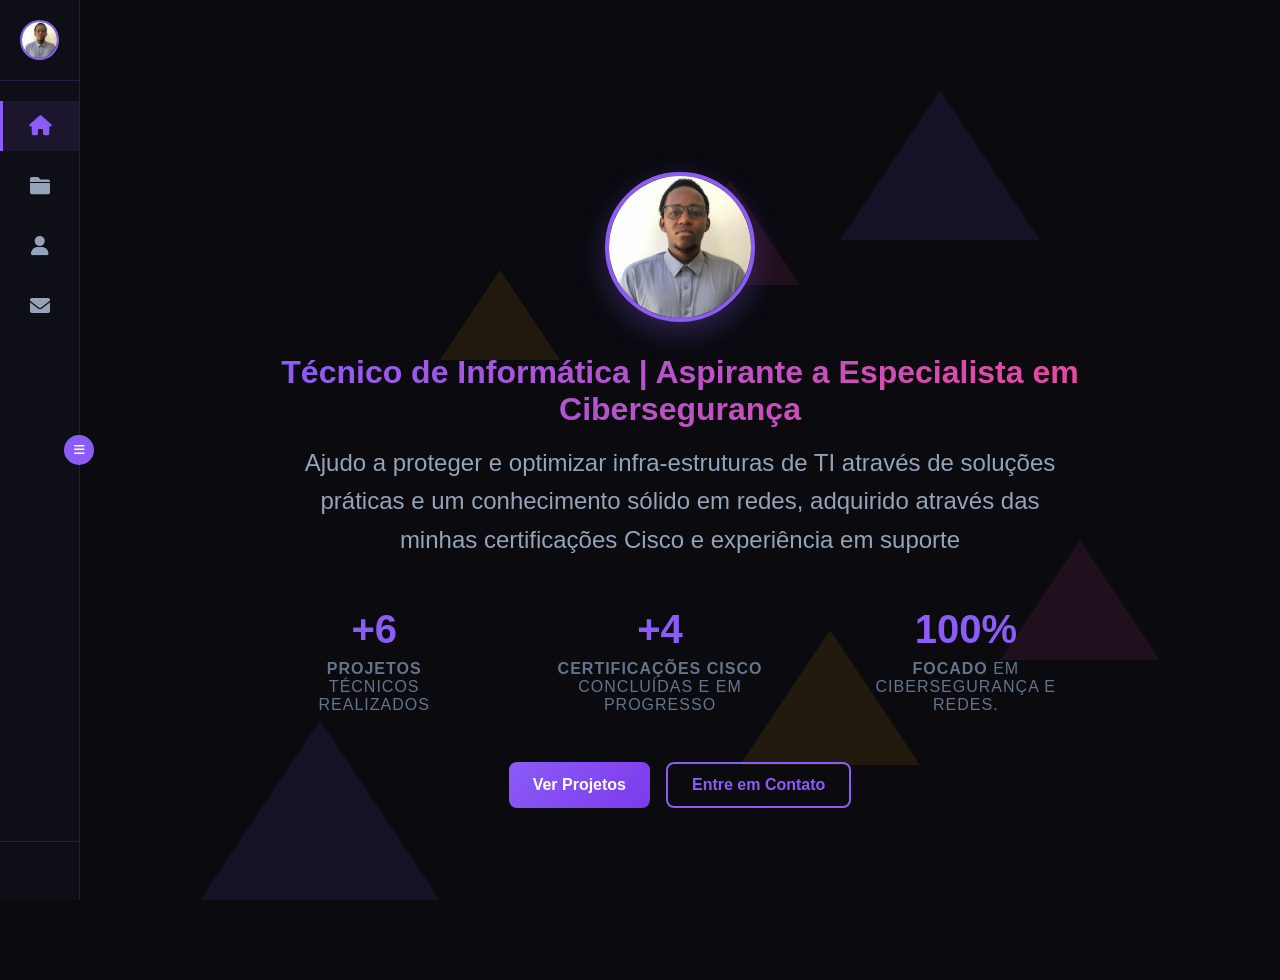
==== html/index.html @ fac69385 "Portifólio com os projectos iniciniciais carregados e alterados. Adicionei os projectos que eu tinha" ====
<!DOCTYPE html>
<html lang="pt-BR">

<head>
    <meta charset="UTF-8">
    <meta name="viewport" content="width=device-width, initial-scale=1.0">
    <title>Meu Portfólio</title>
    <link rel="icon" type="image/x-icon" href="../img/favicon.ico">
    <link rel="icon" type="image/png" sizes="32x32" href="../img/favicon-32x32.png">
    <link rel="icon" type="image/png" sizes="16x16" href="../img/favicon-16x16.png">
    <link rel="apple-touch-icon" sizes="180x180" href="../img/apple-touch-icon.png">
    <link rel="stylesheet" href="../CSS/styles.css">
    <link href="https://cdnjs.cloudflare.com/ajax/libs/font-awesome/6.0.0/css/all.min.css" rel="stylesheet">
   
</head>

<body>
    <!-- Sidebar -->
    <nav class="sidebar" id="sidebar">
        <div class="sidebar-header">
            <div class="profile-avatar">
                <img src="../img/Zerdone Rocha.jpeg"
                    alt="Profile" class="avatar-img">
            </div>
            <button class="sidebar-toggle" id="sidebarToggle">
                <i class="fas fa-bars"></i>
            </button>
        </div>

        <ul class="nav-menu">
            <li class="nav-item">
                <a href="#" class="nav-link active" data-section="home">
                    <i class="fas fa-home"></i>
                    <span class="nav-text">HOME</span>
                </a>
            </li>
            <li class="nav-item">
                <a href="#" class="nav-link" data-section="projects">
                    <i class="fas fa-folder"></i>
                    <span class="nav-text">PROJETOS</span>
                </a>
            </li>
            <li class="nav-item">
                <a href="#" class="nav-link" data-section="about">
                    <i class="fas fa-user"></i>
                    <span class="nav-text">SOBRE</span>
                </a>
            </li>
            <li class="nav-item">
                <a href="#" class="nav-link" data-section="contact">
                    <i class="fas fa-envelope"></i>
                    <span class="nav-text">CONTATO</span>
                </a>
            </li>
        </ul>

        <div class="sidebar-footer">
            <span class="version">v1.0.0</span>
        </div>
    </nav>

    <!-- Main Content -->
    <main class="main-content">
        <!-- Geometric Background -->
        <div class="geometric-background">
            <div class="triangle triangle-1"></div>
            <div class="triangle triangle-2"></div>
            <div class="triangle triangle-3"></div>
            <div class="triangle triangle-4"></div>
            <div class="triangle triangle-5"></div>
            <div class="triangle triangle-6"></div>
        </div>

        <!-- Home Section -->
        <section id="home" class="section active">
            <div class="hero-section">
                <div class="hero-content">
                    <!-- Adicionando foto de perfil maior na seção home -->
                    <div class="hero-profile">
                        <img src="../img/Zerdone Rocha.jpeg"
                            alt="Meu Perfil" class="hero-avatar">
                    </div>
                    <h1 class="hero-title">Técnico de Informática | Aspirante a Especialista em Cibersegurança</h1>
                    <p class="hero-subtitle">Ajudo a proteger e optimizar infra-estruturas de TI através de soluções práticas e um conhecimento sólido em redes, adquirido através das minhas certificações Cisco e experiência em suporte
                    </p>

                    <div class="hero-stats">
                        <div class="stat">
                            <span class="stat-number">+6</span>
                            <span class="stat-label"><b>Projetos</b> <br>técnicos realizados</span>
                        </div>
                        <div class="stat">
                            <span class="stat-number">+4</span>
                            <span class="stat-label"><b>Certificações Cisco</b> <br>concluídas e em progresso</span>
                        </div>
                        <div class="stat">
                            <span class="stat-number">100%</span>
                            <span class="stat-label"><b>Focado</b> em <br>Cibersegurança e Redes.</span>
                        </div>
                    </div>

                    <div class="hero-actions">
                        <button class="btn btn-primary" onclick="navigateToSection('projects')">
                            Ver Projetos
                        </button>
                        <button class="btn btn-secondary" onclick="navigateToSection('contact')">
                            Entre em Contato
                        </button>
                    </div>
                </div>
            </div>
        </section>

        <!-- Projects Section -->
        <section id="projects" class="section">
            <div class="projects-layout">
                <div class="projects-content">
                    <!-- Adicionando scroll próprio para a área de detalhes dos projetos -->
                    <div class="project-details-scroll" id="projectDetails">
                        <div class="empty-state">
                            <i class="fas fa-folder-open"></i>
                            <h3>Selecione um projeto</h3>
                            <p>Escolha um projeto da lista para ver os detalhes</p>
                        </div>
                    </div>
                </div>

                <div class="projects-sidebar">
                    <div class="projects-header">
                        <h3>Projetos</h3>
                        <!-- O botao de adicionar esta desabilitado pois o portifolio ainda não tem Database e não faz sentido qualquer um poder colocar um projecto no meu portifolio -->


                        
                        <!-- <button class="btn btn-small" id="addProjectBtn">
                            <i class="fas fa-plus"></i>
                            Adicionar
                        </button> -->
                    </div>
                    <!-- Adicionando scroll próprio para a lista de projetos -->
                    <div class="projects-list-scroll">
                        <div class="projects-list" id="projectsList">
                            <!-- Projects will be loaded here -->
                        </div>
                    </div>
                </div>
            </div>
        </section>

        <!-- About Section -->
        <section id="about" class="section">
            <div class="about-content">
                <h2>Sobre Mim</h2>
                <p>Sou um profissional de TI formado em Engenharia Informática e Telecomunicações, com uma paixão por transformar desafios técnicos em soluções eficientes. A minha jornada começou no suporte técnico hands-on, onde desenvolvi uma base sólida em troubleshooting e infraestrutura de rede, e agora estou a focar-me intensivamente na minha transição para a área de Cibersegurança.</p>

                <p>Para acelerar esta transição, investi na minha educação através do programa de certificações da Cisco, onde adquiri conhecimentos fundamentais e práticos em conceitos de rede (TCP/IP, LAN, WAN), cibersegurança e operações de segurança. Possuo experiência prática em ferramentas como Cisco Packet Tracer e estou sempre a ampliar os meus conhecimentos através de labs online como o TryHackMe.</p>

                <p>Estou a procurar a minha primeira oportunidade desafiadora numa função de Analista de SOC Júnior, Técnico de Redes ou numa posição de Suporte Especializado com foco em segurança, onde possa aplicar a minha paixão por resolver problemas e a minha sede de aprender para contribuir para a protecção de assets digitais.</p>

                <div class="skills-grid">
                    <div class="skill-card">
                        <i class="fab fa-js-square"></i>
                        <h4>JavaScript</h4>
                        <p>Desenvolvimento frontend</p>
                    </div>
                    <div class="skill-card">
                        <i class="fab fa-python"></i>
                        <h4>Python</h4>
                        <p>Scripting e automação</p>
                    </div>
                    <div class="skill-card">
                        <i class="fa-solid fa-network-wired"></i>
                        <h4>Redes</h4>
                        <p>Cisco Packet Tracer, TCP/IP, LAN/WAN, Troubleshooting</p>
                    </div>
                    <div class="skill-card">
                        <i class="fa-solid fa-laptop"></i>
                        <h4>Sistemas</h4>
                        <p>Windows, Linux</p>
                    </div>
                    <div class="skill-card">
                        <i class="fa-solid fa-shield"></i>
                        <h4>segurança</h4>
                        <p>Fundamentos de cibersegurança, inteligência de ameaças</p>
                    </div>
                    <div class="skill-card">
                        <i class="fa-solid fa-screwdriver-wrench"></i>
                        <h4>Ferramentas</h4>
                        <p>Wireshark, Git, GitHub, VS code, V0</p>
                    </div>
                </div>
            </div>
        </section>

        <!-- Contact Section -->
        <section id="contact" class="section">
            <div class="contact-content">
                <h2>Entre em Contato</h2>
                <p>Vamos trabalhar juntos no seu próximo projeto!</p>

                <div class="contact-info">
                    <div class="contact-item">
                        <i class="fas fa-envelope"></i>
                        <span><a href="mailto:zerdone2301@gmail.com">zerdone2301@gmail.com</a></span>
                    </div>
                    <div class="contact-item">
                        <i class="fab fa-linkedin"></i>
                        <span><a href="https://www.linkedin.com/in/zerdone-rocha-76b715332">Zerdone Rocha</a></span>
                    </div>
                    <div class="contact-item">
                        <i class="fab fa-github"></i>
                        <span><a href="https://github.com/HackMaster300">github.com/HackMaster300</a></span>
                    </div>
                </div>

                <form class="contact-form" id="contactForm">
                    <div class="form-group">
                        <input type="text"  id="ContactName" placeholder="Seu nome" required>
                    </div>
                    <div class="form-group">
                        <input type="email" id="ContactEmail" placeholder="Seu email" required>
                    </div>
                    <div class="form-group">
                        <textarea placeholder="Sua mensagem" rows="5" id="ContactMsg" required></textarea>
                    </div>
                    <button type="submit" id="ContactBtn" class="btn btn-primary">Enviar Mensagem</button>
                </form>
            </div>
        </section>
    </main>

    <!-- Add Project Modal -->
    <div class="modal" id="addProjectModal">
        <div class="modal-content">
            <div class="modal-header">
                <h3>Adicionar Novo Projeto</h3>
                <button class="modal-close" id="closeModal">&times;</button>
            </div>
            <form id="addProjectForm">
                <div class="form-group">
                    <label>Nome do Projeto</label>
                    <input type="text" id="projectName" required>
                </div>
                <div class="form-group">
                    <label>Descrição</label>
                    <textarea id="projectDescription" rows="3" required></textarea>
                </div>
                <div class="form-group">
                    <label>Motivação</label>
                    <textarea id="projectMotivation" rows="3" required></textarea>
                </div>
                <div class="form-group">
                    <label>Desafios</label>
                    <textarea id="projectChallenges" rows="3" required></textarea>
                </div>
                <div class="form-group">
                    <label>Resultados</label>
                    <textarea id="projectResults" rows="3" required></textarea>
                </div>
                <!-- Adicionando seleção de tecnologias com categorias -->
                <div class="form-group">
                    <label>Tecnologias</label>
                    <div class="tech-categories">
                        <div class="tech-category">
                            <h5>Frontend</h5>
                            <select id="frontendTech" multiple>
                                <option value="React">React</option>
                                <option value="Vue.js">Vue.js</option>
                                <option value="Angular">Angular</option>
                                <option value="HTML5">HTML5</option>
                                <option value="CSS3">CSS3</option>
                                <option value="JavaScript">JavaScript</option>
                                <option value="TypeScript">TypeScript</option>
                                <option value="Tailwind CSS">Tailwind CSS</option>
                                <option value="Bootstrap">Bootstrap</option>
                            </select>
                        </div>
                        <div class="tech-category">
                            <h5>Backend</h5>
                            <select id="backendTech" multiple>
                                <option value="Node.js">Node.js</option>
                                <option value="Express">Express</option>
                                <option value="Django">Django</option>
                                <option value="Flask">Flask</option>
                                <option value="FastAPI">FastAPI</option>
                                <option value="Spring Boot">Spring Boot</option>
                                <option value="Laravel">Laravel</option>
                                <option value="Ruby on Rails">Ruby on Rails</option>
                            </select>
                        </div>
                        <div class="tech-category">
                            <h5>Database</h5>
                            <select id="databaseTech" multiple>
                                <option value="MongoDB">MongoDB</option>
                                <option value="PostgreSQL">PostgreSQL</option>
                                <option value="MySQL">MySQL</option>
                                <option value="Redis">Redis</option>
                                <option value="SQLite">SQLite</option>
                                <option value="Firebase">Firebase</option>
                                <option value="Supabase">Supabase</option>
                            </select>
                        </div>
                        <div class="tech-category">
                            <h5>Cloud & DevOps</h5>
                            <select id="cloudTech" multiple>
                                <option value="AWS">AWS</option>
                                <option value="Azure">Azure</option>
                                <option value="Google Cloud">Google Cloud</option>
                                <option value="Vercel">Vercel</option>
                                <option value="Netlify">Netlify</option>
                                <option value="Docker">Docker</option>
                                <option value="Kubernetes">Kubernetes</option>
                            </select>
                        </div>
                        <div class="tech-category">
                            <h5>IA & Machine Learning</h5>
                            <select id="aiTech" multiple>
                                <option value="OpenAI">OpenAI</option>
                                <option value="TensorFlow">TensorFlow</option>
                                <option value="PyTorch">PyTorch</option>
                                <option value="Scikit-learn">Scikit-learn</option>
                                <option value="Hugging Face">Hugging Face</option>
                                <option value="LangChain">LangChain</option>
                                <option value="Anthropic">Anthropic</option>
                            </select>
                        </div>
                        <div class="tech-category">
                            <h5>Outras</h5>
                            <select id="otherTech" multiple>
                                <option value="Git">Git</option>
                                <option value="GitHub">GitHub</option>
                                <option value="Stripe">Stripe</option>
                                <option value="Socket.io">Socket.io</option>
                                <option value="GraphQL">GraphQL</option>
                                <option value="REST API">REST API</option>
                                <option value="Webpack">Webpack</option>
                                <option value="Vite">Vite</option>
                            </select>
                        </div>
                    </div>
                    <div class="selected-technologies" id="selectedTechnologies">
                        <h5>Tecnologias Selecionadas:</h5>
                        <div class="selected-tech-tags" id="selectedTechTags"></div>
                    </div>
                </div>
                <div class="modal-actions">
                    <button type="button" class="btn btn-secondary" id="cancelBtn">Cancelar</button>
                    <button type="submit" class="btn btn-primary">Adicionar Projeto</button>
                </div>
            </form>
        </div>
    </div>

    <script src="../Script/script.js"></script>
</body>

</html>
---- CSS/styles.css ----
/* Reset and Base Styles */
* {
  margin: 0;
  padding: 0;
  box-sizing: border-box;
}

body {
  font-family: "Segoe UI", Tahoma, Geneva, Verdana, sans-serif;
  background: #0a0a0f;
  color: #e2e8f0;
  overflow-x: hidden;
}

/* Sidebar Styles */
.sidebar {
  position: fixed;
  left: 0;
  top: 0;
  height: 100vh;
  width: 80px;
  background: rgba(15, 15, 25, 0.95);
  backdrop-filter: blur(10px);
  border-right: 1px solid rgba(139, 92, 246, 0.2);
  transition: width 0.3s ease;
  z-index: 1000;
  display: flex;
  flex-direction: column;
}

.sidebar.expanded {
  width: 250px;
}

.sidebar-header {
  padding: 20px;
  display: flex;
  align-items: center;
  justify-content: center;
  border-bottom: 1px solid rgba(139, 92, 246, 0.2);
}

.profile-avatar {
  width: 40px;
  height: 40px;
  border-radius: 50%;
  overflow: hidden;
  border: 2px solid #8b5cf6;
}

.avatar-img {
  width: 100%;
  height: 100%;
  object-fit: cover;
}

.sidebar-toggle {
  position: absolute;
  right: -15px;
  top: 50%;
  transform: translateY(-50%);
  width: 30px;
  height: 30px;
  background: #8b5cf6;
  border: none;
  border-radius: 50%;
  color: white;
  cursor: pointer;
  display: flex;
  align-items: center;
  justify-content: center;
  font-size: 12px;
  transition: all 0.3s ease;
}

.sidebar-toggle:hover {
  background: #7c3aed;
  transform: translateY(-50%) scale(1.1);
}

.nav-menu {
  flex: 1;
  list-style: none;
  padding: 20px 0;
}

.nav-item {
  margin-bottom: 10px;
}

.nav-link {
  display: flex;
  align-items: center;
  padding: 15px 20px;
  color: #94a3b8;
  text-decoration: none;
  transition: all 0.3s ease;
  position: relative;
}

.nav-link:hover,
.nav-link.active {
  color: #8b5cf6;
  background: rgba(139, 92, 246, 0.1);
}

.nav-link.active::before {
  content: "";
  position: absolute;
  left: 0;
  top: 0;
  bottom: 0;
  width: 3px;
  background: #8b5cf6;
}

.nav-link i {
  font-size: 20px;
  min-width: 40px;
  text-align: center;
}

.nav-text {
  font-size: 14px;
  font-weight: 500;
  opacity: 0;
  transform: translateX(-10px);
  transition: all 0.3s ease;
  white-space: nowrap;
}

.sidebar.expanded .nav-text {
  opacity: 1;
  transform: translateX(0);
}

.sidebar-footer {
  padding: 20px;
  text-align: center;
  border-top: 1px solid rgba(139, 92, 246, 0.2);
}

.version {
  font-size: 12px;
  color: #64748b;
  opacity: 0;
  transition: opacity 0.3s ease;
}

.sidebar.expanded .version {
  opacity: 1;
}

/* Main Content */
.main-content {
  margin-left: 80px;
  min-height: 100vh;
  position: relative;
}

/* Geometric Background */
.geometric-background {
  position: fixed;
  top: 0;
  left: 80px;
  right: 0;
  bottom: 0;
  z-index: -1;
  overflow: hidden;
}

.triangle {
  position: absolute;
  width: 0;
  height: 0;
  opacity: 0.1;
  animation: float 6s ease-in-out infinite;
}

.triangle-1 {
  border-left: 100px solid transparent;
  border-right: 100px solid transparent;
  border-bottom: 150px solid #8b5cf6;
  top: 10%;
  right: 20%;
  animation-delay: 0s;
}

.triangle-2 {
  border-left: 80px solid transparent;
  border-right: 80px solid transparent;
  border-bottom: 120px solid #ec4899;
  top: 60%;
  right: 10%;
  animation-delay: 2s;
}

.triangle-3 {
  border-left: 60px solid transparent;
  border-right: 60px solid transparent;
  border-bottom: 90px solid #f59e0b;
  top: 30%;
  right: 60%;
  animation-delay: 4s;
}

.triangle-4 {
  border-left: 120px solid transparent;
  border-right: 120px solid transparent;
  border-bottom: 180px solid #8b5cf6;
  top: 80%;
  right: 70%;
  animation-delay: 1s;
}

.triangle-5 {
  border-left: 70px solid transparent;
  border-right: 70px solid transparent;
  border-bottom: 105px solid #ec4899;
  top: 20%;
  right: 40%;
  animation-delay: 3s;
}

.triangle-6 {
  border-left: 90px solid transparent;
  border-right: 90px solid transparent;
  border-bottom: 135px solid #f59e0b;
  top: 70%;
  right: 30%;
  animation-delay: 5s;
}

@keyframes float {
  0%,
  100% {
    transform: translateY(0px) rotate(0deg);
  }
  50% {
    transform: translateY(-20px) rotate(5deg);
  }
}

/* Sections */
.section {
  display: none;
  min-height: 100vh;
  padding: 40px;
}

.section.active {
  display: block;
}

/* Hero Section */
.hero-section {
  display: flex;
  align-items: center;
  justify-content: center;
  min-height: 100vh;
  text-align: center;
}

.hero-content {
  max-width: 800px;
}

.hero-title {
  font-size: 2rem;
  font-weight: 700;
  margin-bottom: 1rem;
  background: linear-gradient(135deg, #8b5cf6, #ec4899);
  -webkit-background-clip: text;
  -webkit-text-fill-color: transparent;
  background-clip: text;
}

.hero-subtitle {
  font-size: 1.5rem;
  color: #94a3b8;
  margin-bottom: 3rem;
  line-height: 1.6;
}

.hero-stats {
  display: flex;
  justify-content: center;
  gap: 4rem;
  margin-bottom: 3rem;
}

.stat {
  text-align: center;
}

.stat-number {
  display: block;
  font-size: 2.5rem;
  font-weight: 700;
  color: #8b5cf6;
  margin-bottom: 0.5rem;
}

.stat-label {
  font-size: 1rem;
  color: #64748b;
  text-transform: uppercase;
  letter-spacing: 1px;
}

.hero-actions {
  display: flex;
  gap: 1rem;
  justify-content: center;
}

/* Adicionando estilos para foto de perfil maior na seção home */
.hero-profile {
  margin-bottom: 2rem;
  display: flex;
  justify-content: center;
}

.hero-avatar {
  width: 150px;
  height: 150px;
  border-radius: 50%;
  object-fit: cover;
  border: 4px solid #8b5cf6;
  box-shadow: 0 10px 30px rgba(139, 92, 246, 0.3);
  transition: transform 0.3s ease, box-shadow 0.3s ease;
}

.hero-avatar:hover {
  transform: scale(1.05);
  box-shadow: 0 15px 40px rgba(139, 92, 246, 0.4);
}

/* Buttons */
.btn {
  padding: 12px 24px;
  border: none;
  border-radius: 8px;
  font-size: 16px;
  font-weight: 600;
  cursor: pointer;
  transition: all 0.3s ease;
  text-decoration: none;
  display: inline-flex;
  align-items: center;
  gap: 8px;
}

.btn-primary {
  background: linear-gradient(135deg, #8b5cf6, #7c3aed);
  color: white;
}

.btn-primary:hover {
  transform: translateY(-2px);
  box-shadow: 0 10px 25px rgba(139, 92, 246, 0.3);
}

.btn-secondary {
  background: transparent;
  color: #8b5cf6;
  border: 2px solid #8b5cf6;
}

.btn-secondary:hover {
  background: #8b5cf6;
  color: white;
}

.btn-small {
  padding: 8px 16px;
  font-size: 14px;
}

/* Projects Section */
.projects-layout {
  display: flex;
  height: calc(100vh - 80px);
  gap: 20px;
}

.projects-content {
  flex: 1;
  background: rgba(15, 15, 25, 0.5);
  border-radius: 12px;
  padding: 0;
  backdrop-filter: blur(10px);
  border: 1px solid rgba(139, 92, 246, 0.2);
  /* Removendo padding para permitir scroll interno */
}

/* Adicionando scroll próprio para área de detalhes dos projetos */
.project-details-scroll {
  height: 100%;
  overflow-y: auto;
  padding: 30px;
}

.projects-sidebar {
  width: 350px;
  background: rgba(15, 15, 25, 0.8);
  border-radius: 12px;
  padding: 20px 20px 0 20px;
  backdrop-filter: blur(10px);
  border: 1px solid rgba(139, 92, 246, 0.2);
  display: flex;
  flex-direction: column;
}

.projects-header {
  display: flex;
  justify-content: space-between;
  align-items: center;
  margin-bottom: 20px;
  padding-bottom: 15px;
  border-bottom: 1px solid rgba(139, 92, 246, 0.2);
}

.projects-header h3 {
  color: #e2e8f0;
  font-size: 1.2rem;
}

/* Adicionando container com scroll para lista de projetos */
.projects-list-scroll {
  flex: 1;
  overflow-y: auto;
  padding-bottom: 20px;
}

.projects-list {
  /* Removendo max-height e overflow para usar o container pai */
}

.project-item {
  padding: 15px;
  margin-bottom: 10px;
  background: rgba(139, 92, 246, 0.1);
  border-radius: 8px;
  cursor: pointer;
  transition: all 0.3s ease;
  border: 1px solid transparent;
}

.project-item:hover,
.project-item.active {
  background: rgba(139, 92, 246, 0.2);
  border-color: #8b5cf6;
  transform: translateX(5px);
}

.project-item h4 {
  color: #e2e8f0;
  margin-bottom: 5px;
  font-size: 1rem;
}

.project-item p {
  color: #94a3b8;
  font-size: 0.9rem;
  line-height: 1.4;
}

.project-details {
  height: 100%;
  display: flex;
  flex-direction: column;
}

.empty-state {
  display: flex;
  flex-direction: column;
  align-items: center;
  justify-content: center;
  height: 100%;
  color: #64748b;
  text-align: center;
}

.empty-state i {
  font-size: 4rem;
  margin-bottom: 1rem;
  opacity: 0.5;
}

.project-detail-content {
  display: none;
}

.project-detail-content.active {
  display: block;
}

.project-detail-header {
  margin-bottom: 30px;
  padding-bottom: 20px;
  border-bottom: 1px solid rgba(139, 92, 246, 0.2);
}

.project-detail-title {
  font-size: 2rem;
  color: #e2e8f0;
  margin-bottom: 10px;
}

.project-technologies {
  display: flex;
  flex-wrap: wrap;
  gap: 8px;
}

.tech-tag {
  background: rgba(139, 92, 246, 0.2);
  color: #8b5cf6;
  padding: 4px 12px;
  border-radius: 20px;
  font-size: 0.8rem;
  font-weight: 500;
  border: 1px solid rgba(139, 92, 246, 0.3);
  transition: all 0.3s ease;
}

.tech-tag:hover {
  transform: translateY(-2px);
  box-shadow: 0 5px 15px rgba(139, 92, 246, 0.3);
}

/* Adicionando estilos para cards modernos na seção de projetos */
.project-details-cards {
  display: grid;
  grid-template-columns: repeat(auto-fit, minmax(300px, 1fr));
  gap: 20px;
  margin-top: 20px;
}

.project-card {
  background: rgba(15, 15, 25, 0.7);
  border-radius: 12px;
  padding: 25px;
  border: 1px solid rgba(139, 92, 246, 0.3);
  transition: all 0.3s ease;
  backdrop-filter: blur(10px);
  position: relative;
  overflow: hidden;
}

.project-card::before {
  content: "";
  position: absolute;
  top: 0;
  left: 0;
  right: 0;
  height: 3px;
  background: linear-gradient(90deg, #8b5cf6, #ec4899, #f59e0b);
  opacity: 0;
  transition: opacity 0.3s ease;
}

.project-card:hover {
  transform: translateY(-5px);
  border-color: #8b5cf6;
  box-shadow: 0 15px 35px rgba(139, 92, 246, 0.2);
}

.project-card:hover::before {
  opacity: 1;
}

.project-card-icon {
  width: 50px;
  height: 50px;
  background: linear-gradient(135deg, #8b5cf6, #ec4899);
  border-radius: 12px;
  display: flex;
  align-items: center;
  justify-content: center;
  margin-bottom: 20px;
  font-size: 1.5rem;
  color: white;
}

.project-card-title {
  color: #8b5cf6;
  font-size: 1.1rem;
  font-weight: 600;
  margin-bottom: 15px;
  text-transform: uppercase;
  letter-spacing: 1px;
  display: flex;
  align-items: center;
  gap: 10px;
}

.project-card-title::after {
  content: "";
  flex: 1;
  height: 1px;
  background: linear-gradient(90deg, #8b5cf6, transparent);
}

.project-card-content {
  color: #94a3b8;
  line-height: 1.6;
  font-size: 0.95rem;
}

.project-card-content p {
  margin-bottom: 0;
}

.project-detail-header-modern {
  text-align: center;
  margin-bottom: 40px;
  padding: 30px;
  background: rgba(139, 92, 246, 0.1);
  border-radius: 16px;
  border: 1px solid rgba(139, 92, 246, 0.2);
  position: relative;
  overflow: hidden;
}

.project-detail-header-modern::before {
  content: "";
  position: absolute;
  top: 0;
  left: 0;
  right: 0;
  height: 2px;
  background: linear-gradient(90deg, #8b5cf6, #ec4899, #f59e0b);
}

.project-detail-title-modern {
  font-size: 2.5rem;
  font-weight: 700;
  margin-bottom: 15px;
  background: linear-gradient(135deg, #8b5cf6, #ec4899);
  -webkit-background-clip: text;
  -webkit-text-fill-color: transparent;
  background-clip: text;
}

.project-technologies-modern {
  display: flex;
  flex-wrap: wrap;
  justify-content: center;
  gap: 10px;
  margin-top: 20px;
}

.tech-tag-modern {
  background: linear-gradient(135deg, rgba(139, 92, 246, 0.2), rgba(236, 72, 153, 0.2));
  color: #e2e8f0;
  padding: 8px 16px;
  border-radius: 25px;
  font-size: 0.85rem;
  font-weight: 500;
  border: 1px solid rgba(139, 92, 246, 0.3);
  transition: all 0.3s ease;
}

.tech-tag-modern:hover {
  transform: translateY(-2px);
  box-shadow: 0 5px 15px rgba(139, 92, 246, 0.3);
}

/* Adicionando card de tecnologias detalhado */
.tech-details-card {
  background: rgba(15, 15, 25, 0.7);
  border-radius: 12px;
  padding: 25px;
  border: 1px solid rgba(139, 92, 246, 0.3);
  margin-top: 20px;
  backdrop-filter: blur(10px);
  position: relative;
  overflow: hidden;
}

.tech-details-card::before {
  content: "";
  position: absolute;
  top: 0;
  left: 0;
  right: 0;
  height: 3px;
  background: linear-gradient(90deg, #8b5cf6, #ec4899, #f59e0b);
}

.tech-details-title {
  color: #8b5cf6;
  font-size: 1.3rem;
  font-weight: 600;
  margin-bottom: 20px;
  text-align: center;
  text-transform: uppercase;
  letter-spacing: 1px;
}

.tech-categories-grid {
  display: grid;
  grid-template-columns: repeat(auto-fit, minmax(200px, 1fr));
  gap: 20px;
}

.tech-category-display {
  background: rgba(139, 92, 246, 0.1);
  border-radius: 8px;
  padding: 15px;
  border: 1px solid rgba(139, 92, 246, 0.2);
}

.tech-category-display h5 {
  color: #8b5cf6;
  font-size: 0.9rem;
  font-weight: 600;
  margin-bottom: 10px;
  text-transform: uppercase;
  letter-spacing: 0.5px;
}

.tech-category-tags {
  display: flex;
  flex-wrap: wrap;
  gap: 6px;
}

.tech-category-tag {
  background: rgba(139, 92, 246, 0.2);
  color: #e2e8f0;
  padding: 4px 8px;
  border-radius: 12px;
  font-size: 0.75rem;
  font-weight: 500;
  border: 1px solid rgba(139, 92, 246, 0.3);
}

/* About Section */
.about-content {
  max-width: 1000px;
  margin: 0 auto;
  padding: 60px 0;
}

.about-content h2 {
  font-size: 3rem;
  color: #e2e8f0;
  margin-bottom: 2rem;
  text-align: center;
}

.about-content > p {
  font-size: 1.2rem;
  color: #94a3b8;
  text-align: justify;
  margin-bottom: 4rem;
  line-height: 1.6;
  
}

.skills-grid {
  display: grid;
  grid-template-columns: repeat(auto-fit, minmax(250px, 1fr));
  gap: 30px;
}

.skill-card {
  background: rgba(15, 15, 25, 0.5);
  padding: 30px;
  border-radius: 12px;
  text-align: center;
  border: 1px solid rgba(139, 92, 246, 0.2);
  transition: all 0.3s ease;
}

.skill-card:hover {
  transform: translateY(-5px);
  border-color: #8b5cf6;
  box-shadow: 0 10px 25px rgba(139, 92, 246, 0.2);
}

.skill-card i {
  font-size: 3rem;
  color: #8b5cf6;
  margin-bottom: 1rem;
}

.skill-card h4 {
  color: #e2e8f0;
  font-size: 1.3rem;
  margin-bottom: 0.5rem;
}

.skill-card p {
  color: #94a3b8;
  line-height: 1.5;
}

/* Contact Section */
.contact-content {
  max-width: 800px;
  margin: 0 auto;
  padding: 60px 0;
  text-align: center;
}

.contact-content h2 {
  font-size: 3rem;
  color: #e2e8f0;
  margin-bottom: 1rem;
}

.contact-content > p {
  font-size: 1.2rem;
  color: #94a3b8;
  margin-bottom: 3rem;
}

.contact-info {
  display: flex;
  justify-content: center;
  gap: 3rem;
  margin-bottom: 3rem;
}

.contact-item {
  display: flex;
  align-items: center;
  gap: 10px;
  color: #94a3b8;
}

.contact-item i {
  color: #8b5cf6;
  font-size: 1.2rem;
}

.contact-form {
  max-width: 500px;
  margin: 0 auto;
}

.form-group {
  margin-bottom: 20px;
  text-align: left;
}

.form-group label {
  display: block;
  color: #e2e8f0;
  margin-bottom: 8px;
  font-weight: 500;
}

.form-group input,
.form-group textarea {
  width: 100%;
  padding: 12px 16px;
  background: rgba(15, 15, 25, 0.5);
  border: 1px solid rgba(139, 92, 246, 0.3);
  border-radius: 8px;
  color: #e2e8f0;
  font-size: 16px;
  transition: all 0.3s ease;
}

.form-group input:focus,
.form-group textarea:focus {
  outline: none;
  border-color: #8b5cf6;
  box-shadow: 0 0 0 3px rgba(139, 92, 246, 0.1);
}

.form-group input::placeholder,
.form-group textarea::placeholder {
  color: #64748b;
}

/* Modal */
.modal {
  display: none;
  position: fixed;
  top: 0;
  left: 0;
  width: 100%;
  height: 100%;
  background: rgba(0, 0, 0, 0.8);
  z-index: 2000;
  backdrop-filter: blur(5px);
}

.modal.active {
  display: flex;
  align-items: center;
  justify-content: center;
}

.modal-content {
  background: #0f0f19;
  border-radius: 12px;
  padding: 30px;
  max-width: 600px;
  width: 90%;
  max-height: 90vh;
  overflow-y: auto;
  border: 1px solid rgba(139, 92, 246, 0.3);
}

.modal-header {
  display: flex;
  justify-content: space-between;
  align-items: center;
  margin-bottom: 25px;
  padding-bottom: 15px;
  border-bottom: 1px solid rgba(139, 92, 246, 0.2);
}

.modal-header h3 {
  color: #e2e8f0;
  font-size: 1.5rem;
}

/* Estilos para seleção de tecnologias no modal */
.tech-categories {
  display: grid;
  grid-template-columns: repeat(auto-fit, minmax(200px, 1fr));
  gap: 15px;
  margin-bottom: 20px;
}

.tech-category {
  background: rgba(139, 92, 246, 0.1);
  border-radius: 8px;
  padding: 15px;
  border: 1px solid rgba(139, 92, 246, 0.2);
}

.tech-category h5 {
  color: #8b5cf6;
  font-size: 0.9rem;
  font-weight: 600;
  margin-bottom: 10px;
  text-transform: uppercase;
}

.tech-category select {
  width: 100%;
  background: rgba(15, 15, 25, 0.7);
  border: 1px solid rgba(139, 92, 246, 0.3);
  border-radius: 6px;
  color: #e2e8f0;
  padding: 8px;
  font-size: 0.85rem;
  max-height: 120px;
}

.tech-category select option {
  background: #0f0f19;
  color: #e2e8f0;
  padding: 5px;
}

.tech-category select option:checked {
  background: #8b5cf6;
}

.selected-technologies {
  background: rgba(15, 15, 25, 0.5);
  border-radius: 8px;
  padding: 15px;
  border: 1px solid rgba(139, 92, 246, 0.2);
  margin-top: 15px;
}

.selected-technologies h5 {
  color: #e2e8f0;
  font-size: 0.9rem;
  margin-bottom: 10px;
}

.selected-tech-tags {
  display: flex;
  flex-wrap: wrap;
  gap: 8px;
  min-height: 30px;
}

.selected-tech-tag {
  background: linear-gradient(135deg, rgba(139, 92, 246, 0.3), rgba(236, 72, 153, 0.3));
  color: #e2e8f0;
  padding: 6px 12px;
  border-radius: 15px;
  font-size: 0.8rem;
  font-weight: 500;
  border: 1px solid rgba(139, 92, 246, 0.4);
  display: flex;
  align-items: center;
  gap: 6px;
}

.selected-tech-tag .remove-tech {
  background: rgba(255, 255, 255, 0.2);
  border: none;
  color: #e2e8f0;
  border-radius: 50%;
  width: 16px;
  height: 16px;
  font-size: 10px;
  cursor: pointer;
  display: flex;
  align-items: center;
  justify-content: center;
}

.selected-tech-tag .remove-tech:hover {
  background: rgba(255, 255, 255, 0.3);
}

.modal-close {
  background: none;
  border: none;
  color: #94a3b8;
  font-size: 2rem;
  cursor: pointer;
  padding: 0;
  width: 30px;
  height: 30px;
  display: flex;
  align-items: center;
  justify-content: center;
  border-radius: 50%;
  transition: all 0.3s ease;
}

.modal-close:hover {
  background: rgba(139, 92, 246, 0.2);
  color: #8b5cf6;
}

.modal-actions {
  display: flex;
  gap: 15px;
  justify-content: flex-end;
  margin-top: 25px;
  padding-top: 20px;
  border-top: 1px solid rgba(139, 92, 246, 0.2);
}

/* Responsive Design */
@media (max-width: 768px) {
  .main-content {
    margin-left: 0;
  }

  .sidebar {
    transform: translateX(-100%);
  }

  .sidebar.expanded {
    transform: translateX(0);
    width: 250px;
  }

  .geometric-background {
    left: 0;
  }

  .hero-title {
    font-size: 2.5rem;
  }

  .hero-stats {
    flex-direction: column;
    gap: 2rem;
  }

  .hero-actions {
    flex-direction: column;
    align-items: center;
  }

  .projects-layout {
    flex-direction: column;
    height: auto;
  }

  .projects-sidebar {
    width: 100%;
    order: -1;
  }

  .contact-info {
    flex-direction: column;
    gap: 1rem;
  }

  .skills-grid {
    grid-template-columns: 1fr;
  }

  .project-details-cards {
    grid-template-columns: 1fr;
    gap: 15px;
  }

  .project-card {
    padding: 20px;
  }

  .project-detail-title-modern {
    font-size: 2rem;
  }
}

/* Scrollbar Styling */
::-webkit-scrollbar {
  width: 8px;
}

::-webkit-scrollbar-track {
  background: rgba(15, 15, 25, 0.5);
}

::-webkit-scrollbar-thumb {
  background: rgba(139, 92, 246, 0.5);
  border-radius: 4px;
}

::-webkit-scrollbar-thumb:hover {
  background: rgba(139, 92, 246, 0.7);
}
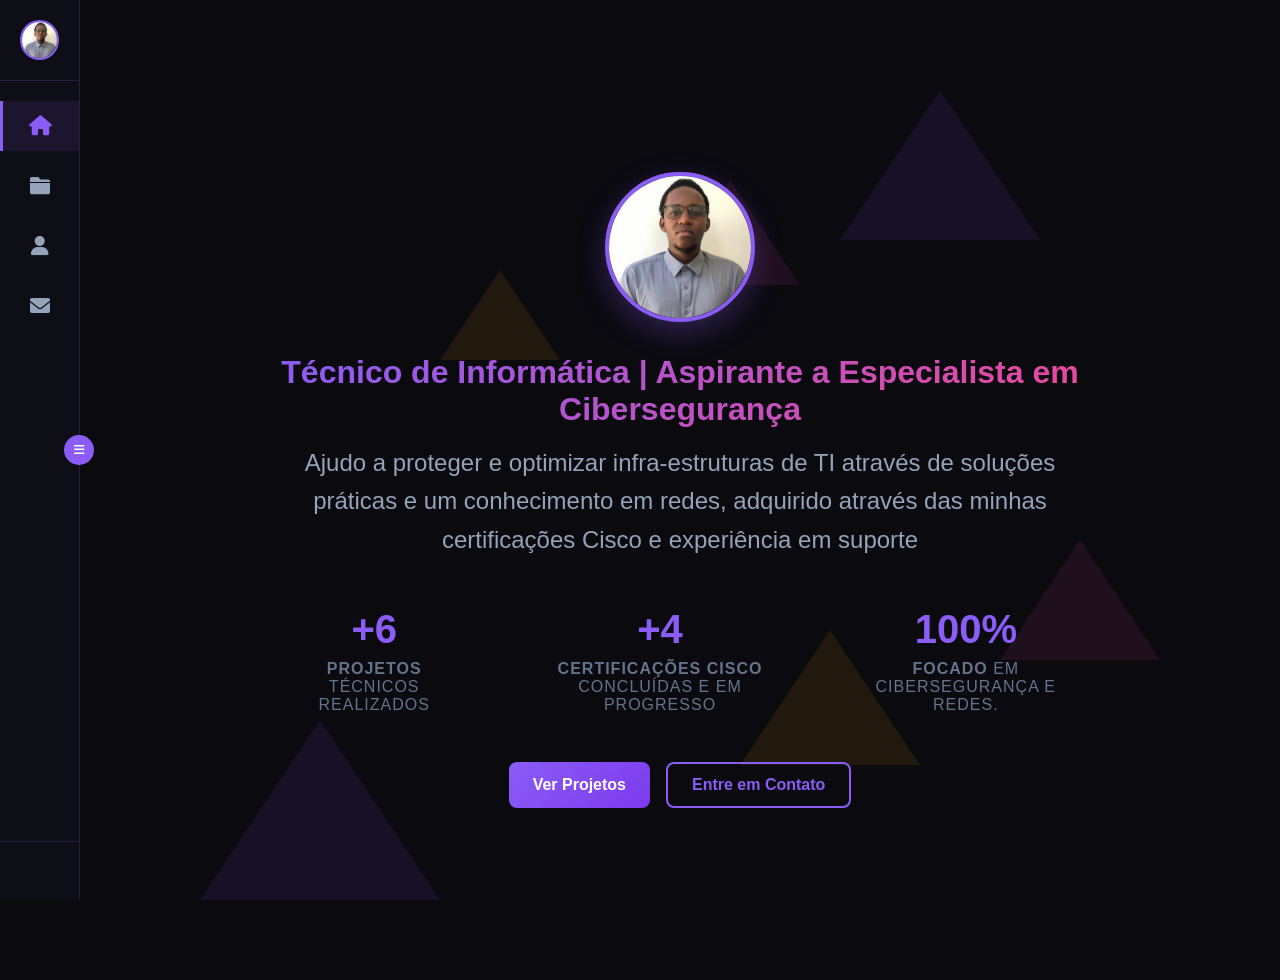
==== commit b18f08e2: "Update index.html" ====
--- a/html/index.html
+++ b/html/index.html
@@ -81,7 +81,7 @@
                             alt="Meu Perfil" class="hero-avatar">
                     </div>
                     <h1 class="hero-title">Técnico de Informática | Aspirante a Especialista em Cibersegurança</h1>
-                    <p class="hero-subtitle">Ajudo a proteger e optimizar infra-estruturas de TI através de soluções práticas e um conhecimento sólido em redes, adquirido através das minhas certificações Cisco e experiência em suporte
+                    <p class="hero-subtitle">Ajudo a proteger e optimizar infra-estruturas de TI através de soluções práticas e um conhecimento em redes, adquirido através das minhas certificações Cisco e experiência em suporte
                     </p>
 
                     <div class="hero-stats">
@@ -354,4 +354,4 @@
     <script src="../Script/script.js"></script>
 </body>
 
-</html>+</html>
